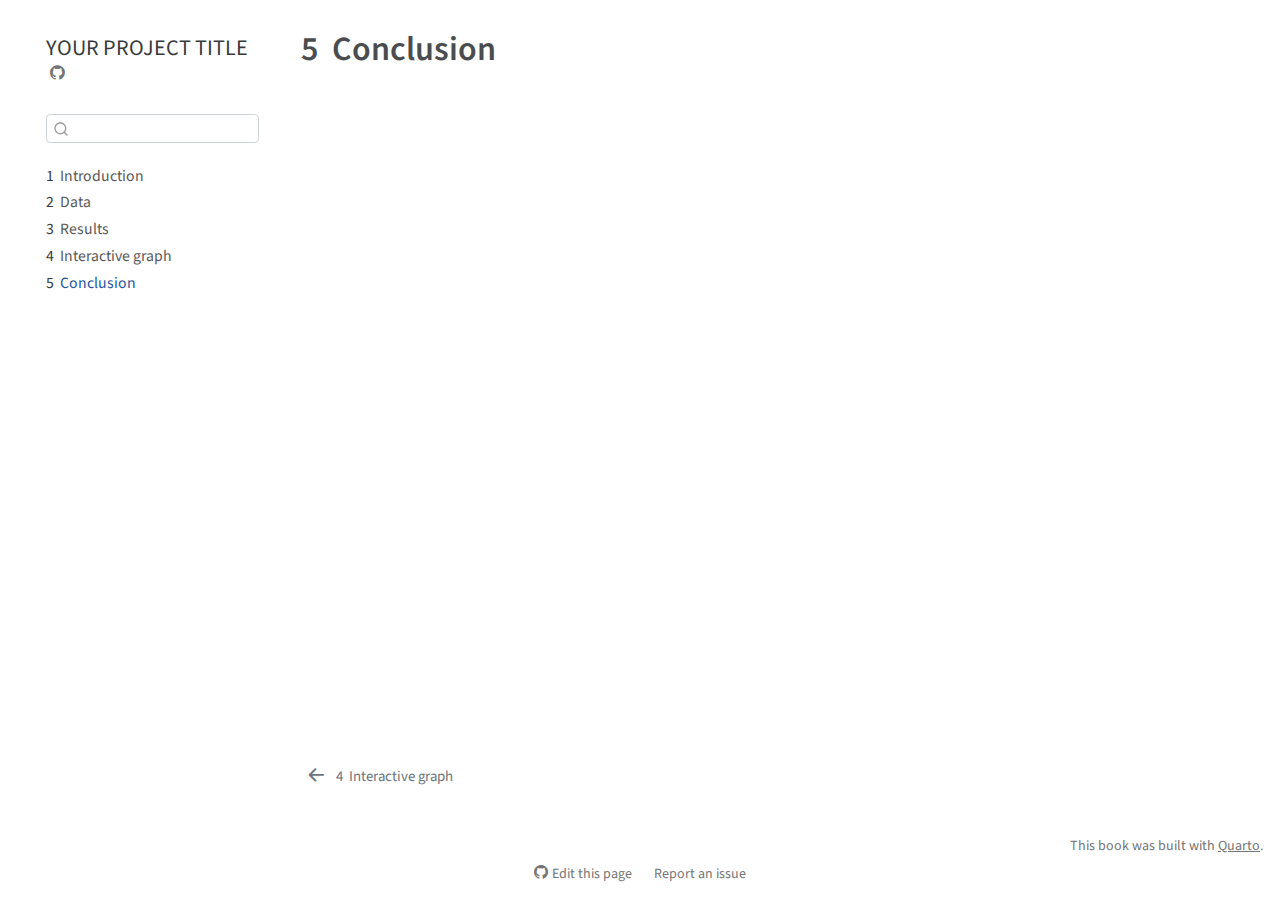
==== docs/conclusion.html @ 5ba65faf "Initial commit" ====
<!DOCTYPE html>
<html xmlns="http://www.w3.org/1999/xhtml" lang="en" xml:lang="en"><head>

<meta charset="utf-8">
<meta name="generator" content="quarto-1.3.433">

<meta name="viewport" content="width=device-width, initial-scale=1.0, user-scalable=yes">


<title>YOUR PROJECT TITLE - 5&nbsp; Conclusion</title>
<style>
code{white-space: pre-wrap;}
span.smallcaps{font-variant: small-caps;}
div.columns{display: flex; gap: min(4vw, 1.5em);}
div.column{flex: auto; overflow-x: auto;}
div.hanging-indent{margin-left: 1.5em; text-indent: -1.5em;}
ul.task-list{list-style: none;}
ul.task-list li input[type="checkbox"] {
  width: 0.8em;
  margin: 0 0.8em 0.2em -1em; /* quarto-specific, see https://github.com/quarto-dev/quarto-cli/issues/4556 */ 
  vertical-align: middle;
}
</style>


<script src="site_libs/quarto-nav/quarto-nav.js"></script>
<script src="site_libs/quarto-nav/headroom.min.js"></script>
<script src="site_libs/clipboard/clipboard.min.js"></script>
<script src="site_libs/quarto-search/autocomplete.umd.js"></script>
<script src="site_libs/quarto-search/fuse.min.js"></script>
<script src="site_libs/quarto-search/quarto-search.js"></script>
<meta name="quarto:offset" content="./">
<link href="./d3graph.html" rel="prev">
<script src="site_libs/quarto-html/quarto.js"></script>
<script src="site_libs/quarto-html/popper.min.js"></script>
<script src="site_libs/quarto-html/tippy.umd.min.js"></script>
<script src="site_libs/quarto-html/anchor.min.js"></script>
<link href="site_libs/quarto-html/tippy.css" rel="stylesheet">
<link href="site_libs/quarto-html/quarto-syntax-highlighting.css" rel="stylesheet" id="quarto-text-highlighting-styles">
<script src="site_libs/bootstrap/bootstrap.min.js"></script>
<link href="site_libs/bootstrap/bootstrap-icons.css" rel="stylesheet">
<link href="site_libs/bootstrap/bootstrap.min.css" rel="stylesheet" id="quarto-bootstrap" data-mode="light">
<script id="quarto-search-options" type="application/json">{
  "location": "sidebar",
  "copy-button": false,
  "collapse-after": 3,
  "panel-placement": "start",
  "type": "textbox",
  "limit": 20,
  "language": {
    "search-no-results-text": "No results",
    "search-matching-documents-text": "matching documents",
    "search-copy-link-title": "Copy link to search",
    "search-hide-matches-text": "Hide additional matches",
    "search-more-match-text": "more match in this document",
    "search-more-matches-text": "more matches in this document",
    "search-clear-button-title": "Clear",
    "search-detached-cancel-button-title": "Cancel",
    "search-submit-button-title": "Submit",
    "search-label": "Search"
  }
}</script>


</head>

<body class="nav-sidebar floating">

<div id="quarto-search-results"></div>
  <header id="quarto-header" class="headroom fixed-top">
  <nav class="quarto-secondary-nav">
    <div class="container-fluid d-flex">
      <button type="button" class="quarto-btn-toggle btn" data-bs-toggle="collapse" data-bs-target="#quarto-sidebar,#quarto-sidebar-glass" aria-controls="quarto-sidebar" aria-expanded="false" aria-label="Toggle sidebar navigation" onclick="if (window.quartoToggleHeadroom) { window.quartoToggleHeadroom(); }">
        <i class="bi bi-layout-text-sidebar-reverse"></i>
      </button>
      <nav class="quarto-page-breadcrumbs" aria-label="breadcrumb"><ol class="breadcrumb"><li class="breadcrumb-item"><a href="./conclusion.html"><span class="chapter-number">5</span>&nbsp; <span class="chapter-title">Conclusion</span></a></li></ol></nav>
      <a class="flex-grow-1" role="button" data-bs-toggle="collapse" data-bs-target="#quarto-sidebar,#quarto-sidebar-glass" aria-controls="quarto-sidebar" aria-expanded="false" aria-label="Toggle sidebar navigation" onclick="if (window.quartoToggleHeadroom) { window.quartoToggleHeadroom(); }">      
      </a>
      <button type="button" class="btn quarto-search-button" aria-label="" onclick="window.quartoOpenSearch();">
        <i class="bi bi-search"></i>
      </button>
    </div>
  </nav>
</header>
<!-- content -->
<div id="quarto-content" class="quarto-container page-columns page-rows-contents page-layout-article">
<!-- sidebar -->
  <nav id="quarto-sidebar" class="sidebar collapse collapse-horizontal sidebar-navigation floating overflow-auto">
    <div class="pt-lg-2 mt-2 text-left sidebar-header">
    <div class="sidebar-title mb-0 py-0">
      <a href="./">YOUR PROJECT TITLE</a> 
        <div class="sidebar-tools-main">
    <a href="https://github.com/YOUR_GITHUB_ACCOUNT/REPO_NAME" rel="" title="Source Code" class="quarto-navigation-tool px-1" aria-label="Source Code"><i class="bi bi-github"></i></a>
</div>
    </div>
      </div>
        <div class="mt-2 flex-shrink-0 align-items-center">
        <div class="sidebar-search">
        <div id="quarto-search" class="" title="Search"></div>
        </div>
        </div>
    <div class="sidebar-menu-container"> 
    <ul class="list-unstyled mt-1">
        <li class="sidebar-item">
  <div class="sidebar-item-container"> 
  <a href="./index.html" class="sidebar-item-text sidebar-link">
 <span class="menu-text"><span class="chapter-number">1</span>&nbsp; <span class="chapter-title">Introduction</span></span></a>
  </div>
</li>
        <li class="sidebar-item">
  <div class="sidebar-item-container"> 
  <a href="./data.html" class="sidebar-item-text sidebar-link">
 <span class="menu-text"><span class="chapter-number">2</span>&nbsp; <span class="chapter-title">Data</span></span></a>
  </div>
</li>
        <li class="sidebar-item">
  <div class="sidebar-item-container"> 
  <a href="./results.html" class="sidebar-item-text sidebar-link">
 <span class="menu-text"><span class="chapter-number">3</span>&nbsp; <span class="chapter-title">Results</span></span></a>
  </div>
</li>
        <li class="sidebar-item">
  <div class="sidebar-item-container"> 
  <a href="./d3graph.html" class="sidebar-item-text sidebar-link">
 <span class="menu-text"><span class="chapter-number">4</span>&nbsp; <span class="chapter-title">Interactive graph</span></span></a>
  </div>
</li>
        <li class="sidebar-item">
  <div class="sidebar-item-container"> 
  <a href="./conclusion.html" class="sidebar-item-text sidebar-link active">
 <span class="menu-text"><span class="chapter-number">5</span>&nbsp; <span class="chapter-title">Conclusion</span></span></a>
  </div>
</li>
    </ul>
    </div>
</nav>
<div id="quarto-sidebar-glass" data-bs-toggle="collapse" data-bs-target="#quarto-sidebar,#quarto-sidebar-glass"></div>
<!-- margin-sidebar -->
    <div id="quarto-margin-sidebar" class="sidebar margin-sidebar">
        
    </div>
<!-- main -->
<main class="content" id="quarto-document-content">

<header id="title-block-header" class="quarto-title-block default">
<div class="quarto-title">
<h1 class="title"><span class="chapter-number">5</span>&nbsp; <span class="chapter-title">Conclusion</span></h1>
</div>



<div class="quarto-title-meta">

    
  
    
  </div>
  

</header>




</main> <!-- /main -->
<script id="quarto-html-after-body" type="application/javascript">
window.document.addEventListener("DOMContentLoaded", function (event) {
  const toggleBodyColorMode = (bsSheetEl) => {
    const mode = bsSheetEl.getAttribute("data-mode");
    const bodyEl = window.document.querySelector("body");
    if (mode === "dark") {
      bodyEl.classList.add("quarto-dark");
      bodyEl.classList.remove("quarto-light");
    } else {
      bodyEl.classList.add("quarto-light");
      bodyEl.classList.remove("quarto-dark");
    }
  }
  const toggleBodyColorPrimary = () => {
    const bsSheetEl = window.document.querySelector("link#quarto-bootstrap");
    if (bsSheetEl) {
      toggleBodyColorMode(bsSheetEl);
    }
  }
  toggleBodyColorPrimary();  
  const icon = "";
  const anchorJS = new window.AnchorJS();
  anchorJS.options = {
    placement: 'right',
    icon: icon
  };
  anchorJS.add('.anchored');
  const isCodeAnnotation = (el) => {
    for (const clz of el.classList) {
      if (clz.startsWith('code-annotation-')) {                     
        return true;
      }
    }
    return false;
  }
  const clipboard = new window.ClipboardJS('.code-copy-button', {
    text: function(trigger) {
      const codeEl = trigger.previousElementSibling.cloneNode(true);
      for (const childEl of codeEl.children) {
        if (isCodeAnnotation(childEl)) {
          childEl.remove();
        }
      }
      return codeEl.innerText;
    }
  });
  clipboard.on('success', function(e) {
    // button target
    const button = e.trigger;
    // don't keep focus
    button.blur();
    // flash "checked"
    button.classList.add('code-copy-button-checked');
    var currentTitle = button.getAttribute("title");
    button.setAttribute("title", "Copied!");
    let tooltip;
    if (window.bootstrap) {
      button.setAttribute("data-bs-toggle", "tooltip");
      button.setAttribute("data-bs-placement", "left");
      button.setAttribute("data-bs-title", "Copied!");
      tooltip = new bootstrap.Tooltip(button, 
        { trigger: "manual", 
          customClass: "code-copy-button-tooltip",
          offset: [0, -8]});
      tooltip.show();    
    }
    setTimeout(function() {
      if (tooltip) {
        tooltip.hide();
        button.removeAttribute("data-bs-title");
        button.removeAttribute("data-bs-toggle");
        button.removeAttribute("data-bs-placement");
      }
      button.setAttribute("title", currentTitle);
      button.classList.remove('code-copy-button-checked');
    }, 1000);
    // clear code selection
    e.clearSelection();
  });
  function tippyHover(el, contentFn) {
    const config = {
      allowHTML: true,
      content: contentFn,
      maxWidth: 500,
      delay: 100,
      arrow: false,
      appendTo: function(el) {
          return el.parentElement;
      },
      interactive: true,
      interactiveBorder: 10,
      theme: 'quarto',
      placement: 'bottom-start'
    };
    window.tippy(el, config); 
  }
  const noterefs = window.document.querySelectorAll('a[role="doc-noteref"]');
  for (var i=0; i<noterefs.length; i++) {
    const ref = noterefs[i];
    tippyHover(ref, function() {
      // use id or data attribute instead here
      let href = ref.getAttribute('data-footnote-href') || ref.getAttribute('href');
      try { href = new URL(href).hash; } catch {}
      const id = href.replace(/^#\/?/, "");
      const note = window.document.getElementById(id);
      return note.innerHTML;
    });
  }
      let selectedAnnoteEl;
      const selectorForAnnotation = ( cell, annotation) => {
        let cellAttr = 'data-code-cell="' + cell + '"';
        let lineAttr = 'data-code-annotation="' +  annotation + '"';
        const selector = 'span[' + cellAttr + '][' + lineAttr + ']';
        return selector;
      }
      const selectCodeLines = (annoteEl) => {
        const doc = window.document;
        const targetCell = annoteEl.getAttribute("data-target-cell");
        const targetAnnotation = annoteEl.getAttribute("data-target-annotation");
        const annoteSpan = window.document.querySelector(selectorForAnnotation(targetCell, targetAnnotation));
        const lines = annoteSpan.getAttribute("data-code-lines").split(",");
        const lineIds = lines.map((line) => {
          return targetCell + "-" + line;
        })
        let top = null;
        let height = null;
        let parent = null;
        if (lineIds.length > 0) {
            //compute the position of the single el (top and bottom and make a div)
            const el = window.document.getElementById(lineIds[0]);
            top = el.offsetTop;
            height = el.offsetHeight;
            parent = el.parentElement.parentElement;
          if (lineIds.length > 1) {
            const lastEl = window.document.getElementById(lineIds[lineIds.length - 1]);
            const bottom = lastEl.offsetTop + lastEl.offsetHeight;
            height = bottom - top;
          }
          if (top !== null && height !== null && parent !== null) {
            // cook up a div (if necessary) and position it 
            let div = window.document.getElementById("code-annotation-line-highlight");
            if (div === null) {
              div = window.document.createElement("div");
              div.setAttribute("id", "code-annotation-line-highlight");
              div.style.position = 'absolute';
              parent.appendChild(div);
            }
            div.style.top = top - 2 + "px";
            div.style.height = height + 4 + "px";
            let gutterDiv = window.document.getElementById("code-annotation-line-highlight-gutter");
            if (gutterDiv === null) {
              gutterDiv = window.document.createElement("div");
              gutterDiv.setAttribute("id", "code-annotation-line-highlight-gutter");
              gutterDiv.style.position = 'absolute';
              const codeCell = window.document.getElementById(targetCell);
              const gutter = codeCell.querySelector('.code-annotation-gutter');
              gutter.appendChild(gutterDiv);
            }
            gutterDiv.style.top = top - 2 + "px";
            gutterDiv.style.height = height + 4 + "px";
          }
          selectedAnnoteEl = annoteEl;
        }
      };
      const unselectCodeLines = () => {
        const elementsIds = ["code-annotation-line-highlight", "code-annotation-line-highlight-gutter"];
        elementsIds.forEach((elId) => {
          const div = window.document.getElementById(elId);
          if (div) {
            div.remove();
          }
        });
        selectedAnnoteEl = undefined;
      };
      // Attach click handler to the DT
      const annoteDls = window.document.querySelectorAll('dt[data-target-cell]');
      for (const annoteDlNode of annoteDls) {
        annoteDlNode.addEventListener('click', (event) => {
          const clickedEl = event.target;
          if (clickedEl !== selectedAnnoteEl) {
            unselectCodeLines();
            const activeEl = window.document.querySelector('dt[data-target-cell].code-annotation-active');
            if (activeEl) {
              activeEl.classList.remove('code-annotation-active');
            }
            selectCodeLines(clickedEl);
            clickedEl.classList.add('code-annotation-active');
          } else {
            // Unselect the line
            unselectCodeLines();
            clickedEl.classList.remove('code-annotation-active');
          }
        });
      }
  const findCites = (el) => {
    const parentEl = el.parentElement;
    if (parentEl) {
      const cites = parentEl.dataset.cites;
      if (cites) {
        return {
          el,
          cites: cites.split(' ')
        };
      } else {
        return findCites(el.parentElement)
      }
    } else {
      return undefined;
    }
  };
  var bibliorefs = window.document.querySelectorAll('a[role="doc-biblioref"]');
  for (var i=0; i<bibliorefs.length; i++) {
    const ref = bibliorefs[i];
    const citeInfo = findCites(ref);
    if (citeInfo) {
      tippyHover(citeInfo.el, function() {
        var popup = window.document.createElement('div');
        citeInfo.cites.forEach(function(cite) {
          var citeDiv = window.document.createElement('div');
          citeDiv.classList.add('hanging-indent');
          citeDiv.classList.add('csl-entry');
          var biblioDiv = window.document.getElementById('ref-' + cite);
          if (biblioDiv) {
            citeDiv.innerHTML = biblioDiv.innerHTML;
          }
          popup.appendChild(citeDiv);
        });
        return popup.innerHTML;
      });
    }
  }
});
</script>
<nav class="page-navigation">
  <div class="nav-page nav-page-previous">
      <a href="./d3graph.html" class="pagination-link">
        <i class="bi bi-arrow-left-short"></i> <span class="nav-page-text"><span class="chapter-number">4</span>&nbsp; <span class="chapter-title">Interactive graph</span></span>
      </a>          
  </div>
  <div class="nav-page nav-page-next">
  </div>
</nav>
</div> <!-- /content -->
<footer class="footer">
  <div class="nav-footer">
    <div class="nav-footer-left">
      &nbsp;
    </div>   
    <div class="nav-footer-center">
      &nbsp;
    <div class="toc-actions"><div><i class="bi bi-github"></i></div><div class="action-links"><p><a href="https://github.com/YOUR_GITHUB_ACCOUNT/REPO_NAME/edit/main/conclusion.qmd" class="toc-action">Edit this page</a></p><p><a href="https://github.com/YOUR_GITHUB_ACCOUNT/REPO_NAME/issues/new" class="toc-action">Report an issue</a></p></div></div></div>
    <div class="nav-footer-right">This book was built with <a href="https://quarto.org/">Quarto</a>.</div>
  </div>
</footer>



</body></html>
---- docs/site_libs/quarto-html/tippy.css ----
.tippy-box[data-animation=fade][data-state=hidden]{opacity:0}[data-tippy-root]{max-width:calc(100vw - 10px)}.tippy-box{position:relative;background-color:#333;color:#fff;border-radius:4px;font-size:14px;line-height:1.4;white-space:normal;outline:0;transition-property:transform,visibility,opacity}.tippy-box[data-placement^=top]>.tippy-arrow{bottom:0}.tippy-box[data-placement^=top]>.tippy-arrow:before{bottom:-7px;left:0;border-width:8px 8px 0;border-top-color:initial;transform-origin:center top}.tippy-box[data-placement^=bottom]>.tippy-arrow{top:0}.tippy-box[data-placement^=bottom]>.tippy-arrow:before{top:-7px;left:0;border-width:0 8px 8px;border-bottom-color:initial;transform-origin:center bottom}.tippy-box[data-placement^=left]>.tippy-arrow{right:0}.tippy-box[data-placement^=left]>.tippy-arrow:before{border-width:8px 0 8px 8px;border-left-color:initial;right:-7px;transform-origin:center left}.tippy-box[data-placement^=right]>.tippy-arrow{left:0}.tippy-box[data-placement^=right]>.tippy-arrow:before{left:-7px;border-width:8px 8px 8px 0;border-right-color:initial;transform-origin:center right}.tippy-box[data-inertia][data-state=visible]{transition-timing-function:cubic-bezier(.54,1.5,.38,1.11)}.tippy-arrow{width:16px;height:16px;color:#333}.tippy-arrow:before{content:"";position:absolute;border-color:transparent;border-style:solid}.tippy-content{position:relative;padding:5px 9px;z-index:1}
---- docs/site_libs/quarto-html/quarto-syntax-highlighting.css ----
/* quarto syntax highlight colors */
:root {
  --quarto-hl-ot-color: #003B4F;
  --quarto-hl-at-color: #657422;
  --quarto-hl-ss-color: #20794D;
  --quarto-hl-an-color: #5E5E5E;
  --quarto-hl-fu-color: #4758AB;
  --quarto-hl-st-color: #20794D;
  --quarto-hl-cf-color: #003B4F;
  --quarto-hl-op-color: #5E5E5E;
  --quarto-hl-er-color: #AD0000;
  --quarto-hl-bn-color: #AD0000;
  --quarto-hl-al-color: #AD0000;
  --quarto-hl-va-color: #111111;
  --quarto-hl-bu-color: inherit;
  --quarto-hl-ex-color: inherit;
  --quarto-hl-pp-color: #AD0000;
  --quarto-hl-in-color: #5E5E5E;
  --quarto-hl-vs-color: #20794D;
  --quarto-hl-wa-color: #5E5E5E;
  --quarto-hl-do-color: #5E5E5E;
  --quarto-hl-im-color: #00769E;
  --quarto-hl-ch-color: #20794D;
  --quarto-hl-dt-color: #AD0000;
  --quarto-hl-fl-color: #AD0000;
  --quarto-hl-co-color: #5E5E5E;
  --quarto-hl-cv-color: #5E5E5E;
  --quarto-hl-cn-color: #8f5902;
  --quarto-hl-sc-color: #5E5E5E;
  --quarto-hl-dv-color: #AD0000;
  --quarto-hl-kw-color: #003B4F;
}

/* other quarto variables */
:root {
  --quarto-font-monospace: SFMono-Regular, Menlo, Monaco, Consolas, "Liberation Mono", "Courier New", monospace;
}

pre > code.sourceCode > span {
  color: #003B4F;
}

code span {
  color: #003B4F;
}

code.sourceCode > span {
  color: #003B4F;
}

div.sourceCode,
div.sourceCode pre.sourceCode {
  color: #003B4F;
}

code span.ot {
  color: #003B4F;
  font-style: inherit;
}

code span.at {
  color: #657422;
  font-style: inherit;
}

code span.ss {
  color: #20794D;
  font-style: inherit;
}

code span.an {
  color: #5E5E5E;
  font-style: inherit;
}

code span.fu {
  color: #4758AB;
  font-style: inherit;
}

code span.st {
  color: #20794D;
  font-style: inherit;
}

code span.cf {
  color: #003B4F;
  font-style: inherit;
}

code span.op {
  color: #5E5E5E;
  font-style: inherit;
}

code span.er {
  color: #AD0000;
  font-style: inherit;
}

code span.bn {
  color: #AD0000;
  font-style: inherit;
}

code span.al {
  color: #AD0000;
  font-style: inherit;
}

code span.va {
  color: #111111;
  font-style: inherit;
}

code span.bu {
  font-style: inherit;
}

code span.ex {
  font-style: inherit;
}

code span.pp {
  color: #AD0000;
  font-style: inherit;
}

code span.in {
  color: #5E5E5E;
  font-style: inherit;
}

code span.vs {
  color: #20794D;
  font-style: inherit;
}

code span.wa {
  color: #5E5E5E;
  font-style: italic;
}

code span.do {
  color: #5E5E5E;
  font-style: italic;
}

code span.im {
  color: #00769E;
  font-style: inherit;
}

code span.ch {
  color: #20794D;
  font-style: inherit;
}

code span.dt {
  color: #AD0000;
  font-style: inherit;
}

code span.fl {
  color: #AD0000;
  font-style: inherit;
}

code span.co {
  color: #5E5E5E;
  font-style: inherit;
}

code span.cv {
  color: #5E5E5E;
  font-style: italic;
}

code span.cn {
  color: #8f5902;
  font-style: inherit;
}

code span.sc {
  color: #5E5E5E;
  font-style: inherit;
}

code span.dv {
  color: #AD0000;
  font-style: inherit;
}

code span.kw {
  color: #003B4F;
  font-style: inherit;
}

.prevent-inlining {
  content: "</";
}

/*# sourceMappingURL=debc5d5d77c3f9108843748ff7464032.css.map */
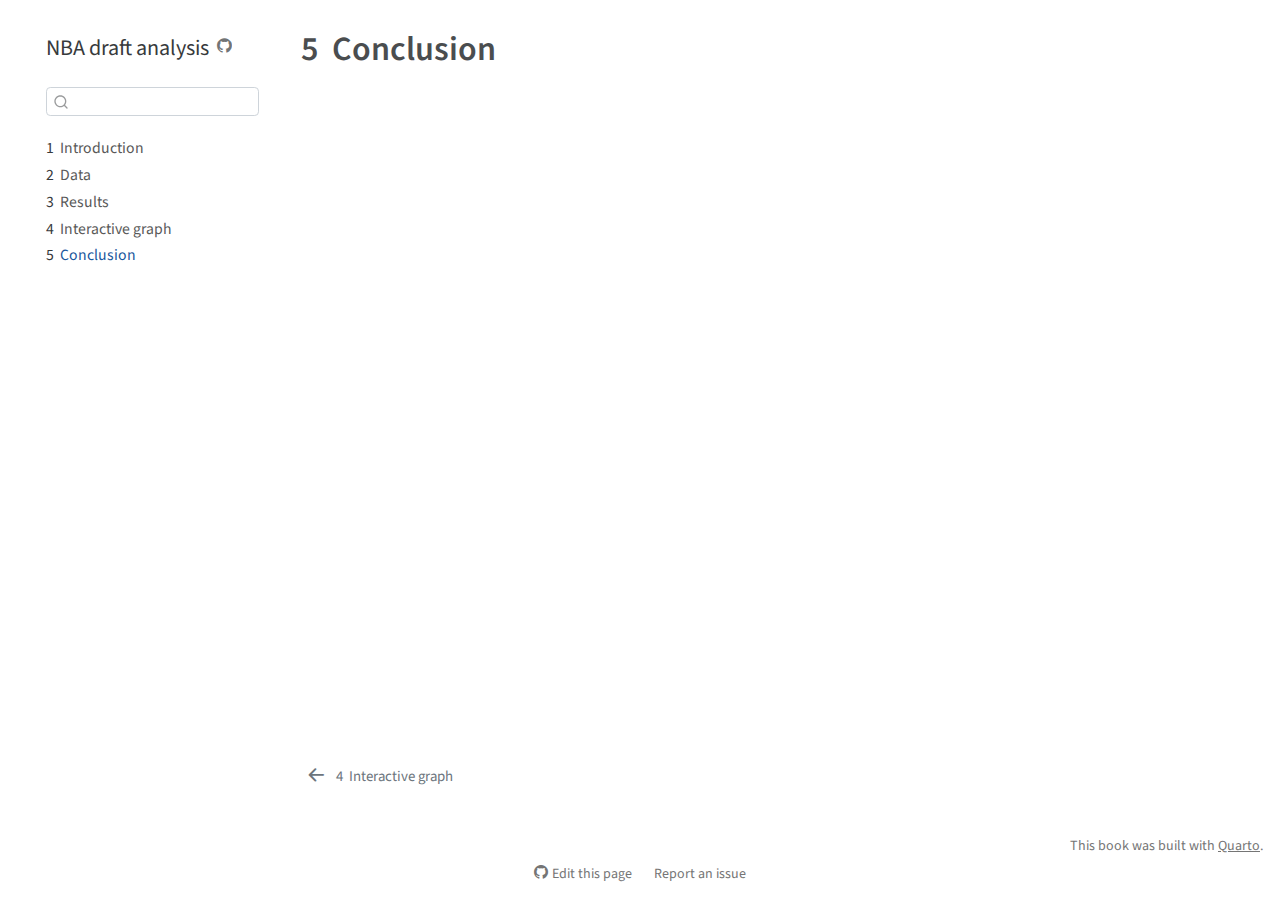
==== commit b9ffd57c: "Inital and data update" ====
--- a/docs/conclusion.html
+++ b/docs/conclusion.html
@@ -7,7 +7,7 @@
 <meta name="viewport" content="width=device-width, initial-scale=1.0, user-scalable=yes">
 
 
-<title>YOUR PROJECT TITLE - 5&nbsp; Conclusion</title>
+<title>NBA draft analysis - 5&nbsp; Conclusion</title>
 <style>
 code{white-space: pre-wrap;}
 span.smallcaps{font-variant: small-caps;}
@@ -88,9 +88,9 @@
   <nav id="quarto-sidebar" class="sidebar collapse collapse-horizontal sidebar-navigation floating overflow-auto">
     <div class="pt-lg-2 mt-2 text-left sidebar-header">
     <div class="sidebar-title mb-0 py-0">
-      <a href="./">YOUR PROJECT TITLE</a> 
+      <a href="./">NBA draft analysis</a> 
         <div class="sidebar-tools-main">
-    <a href="https://github.com/YOUR_GITHUB_ACCOUNT/REPO_NAME" rel="" title="Source Code" class="quarto-navigation-tool px-1" aria-label="Source Code"><i class="bi bi-github"></i></a>
+    <a href="https://github.com/dongyiran2730/EDAV-final-project" rel="" title="Source Code" class="quarto-navigation-tool px-1" aria-label="Source Code"><i class="bi bi-github"></i></a>
 </div>
     </div>
       </div>
@@ -413,7 +413,7 @@
     </div>   
     <div class="nav-footer-center">
       &nbsp;
-    <div class="toc-actions"><div><i class="bi bi-github"></i></div><div class="action-links"><p><a href="https://github.com/YOUR_GITHUB_ACCOUNT/REPO_NAME/edit/main/conclusion.qmd" class="toc-action">Edit this page</a></p><p><a href="https://github.com/YOUR_GITHUB_ACCOUNT/REPO_NAME/issues/new" class="toc-action">Report an issue</a></p></div></div></div>
+    <div class="toc-actions"><div><i class="bi bi-github"></i></div><div class="action-links"><p><a href="https://github.com/dongyiran2730/EDAV-final-project/edit/main/conclusion.qmd" class="toc-action">Edit this page</a></p><p><a href="https://github.com/dongyiran2730/EDAV-final-project/issues/new" class="toc-action">Report an issue</a></p></div></div></div>
     <div class="nav-footer-right">This book was built with <a href="https://quarto.org/">Quarto</a>.</div>
   </div>
 </footer>
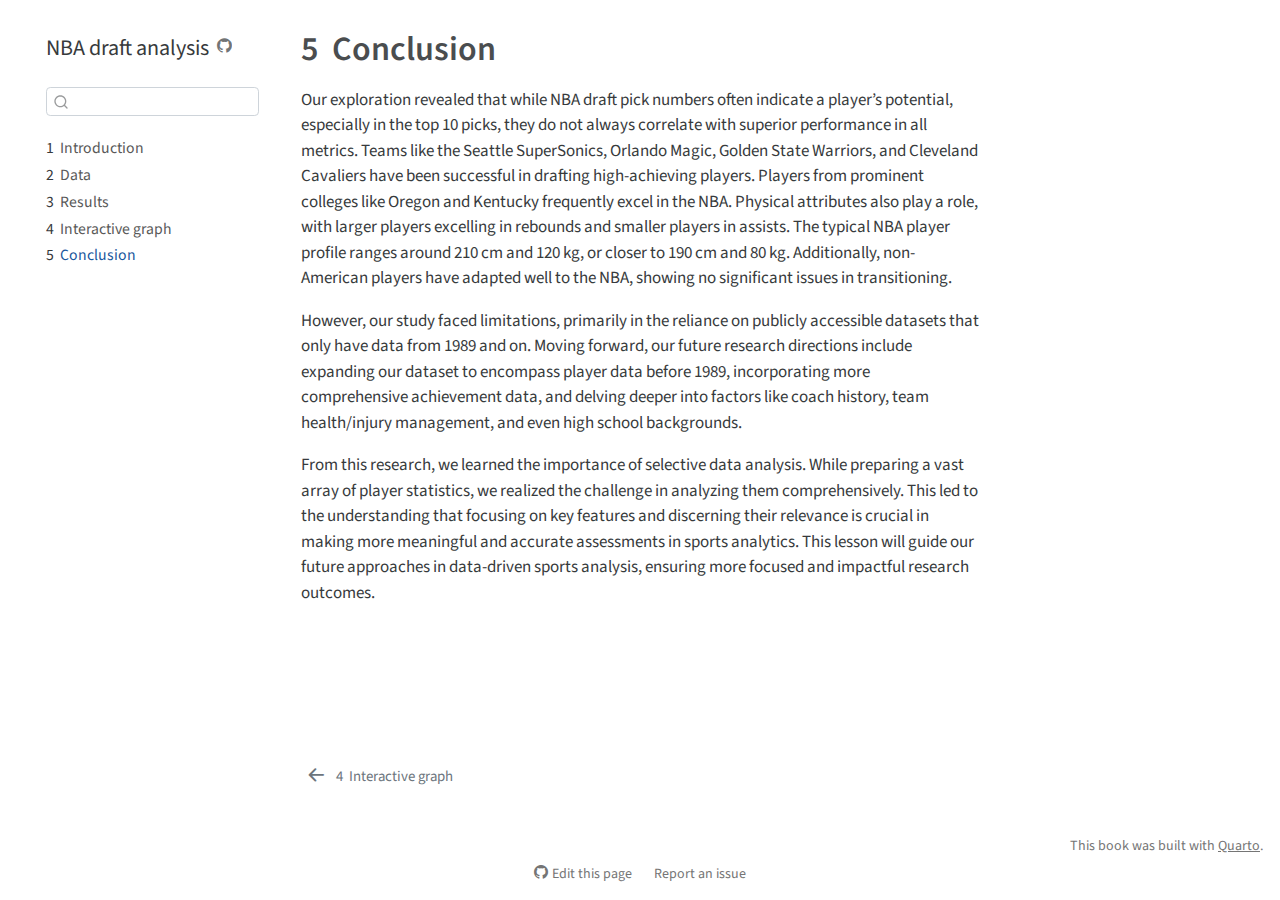
==== commit a704fe95: "Update results and conclusion" ====
--- a/docs/conclusion.html
+++ b/docs/conclusion.html
@@ -159,6 +159,9 @@
 
 </header>
 
+<p>Our exploration revealed that while NBA draft pick numbers often indicate a player’s potential, especially in the top 10 picks, they do not always correlate with superior performance in all metrics. Teams like the Seattle SuperSonics, Orlando Magic, Golden State Warriors, and Cleveland Cavaliers have been successful in drafting high-achieving players. Players from prominent colleges like Oregon and Kentucky frequently excel in the NBA. Physical attributes also play a role, with larger players excelling in rebounds and smaller players in assists. The typical NBA player profile ranges around 210 cm and 120 kg, or closer to 190 cm and 80 kg. Additionally, non-American players have adapted well to the NBA, showing no significant issues in transitioning.</p>
+<p>However, our study faced limitations, primarily in the reliance on publicly accessible datasets that only have data from 1989 and on. Moving forward, our future research directions include expanding our dataset to encompass player data before 1989, incorporating more comprehensive achievement data, and delving deeper into factors like coach history, team health/injury management, and even high school backgrounds.</p>
+<p>From this research, we learned the importance of selective data analysis. While preparing a vast array of player statistics, we realized the challenge in analyzing them comprehensively. This led to the understanding that focusing on key features and discerning their relevance is crucial in making more meaningful and accurate assessments in sports analytics. This lesson will guide our future approaches in data-driven sports analysis, ensuring more focused and impactful research outcomes.</p>
 
 
 
